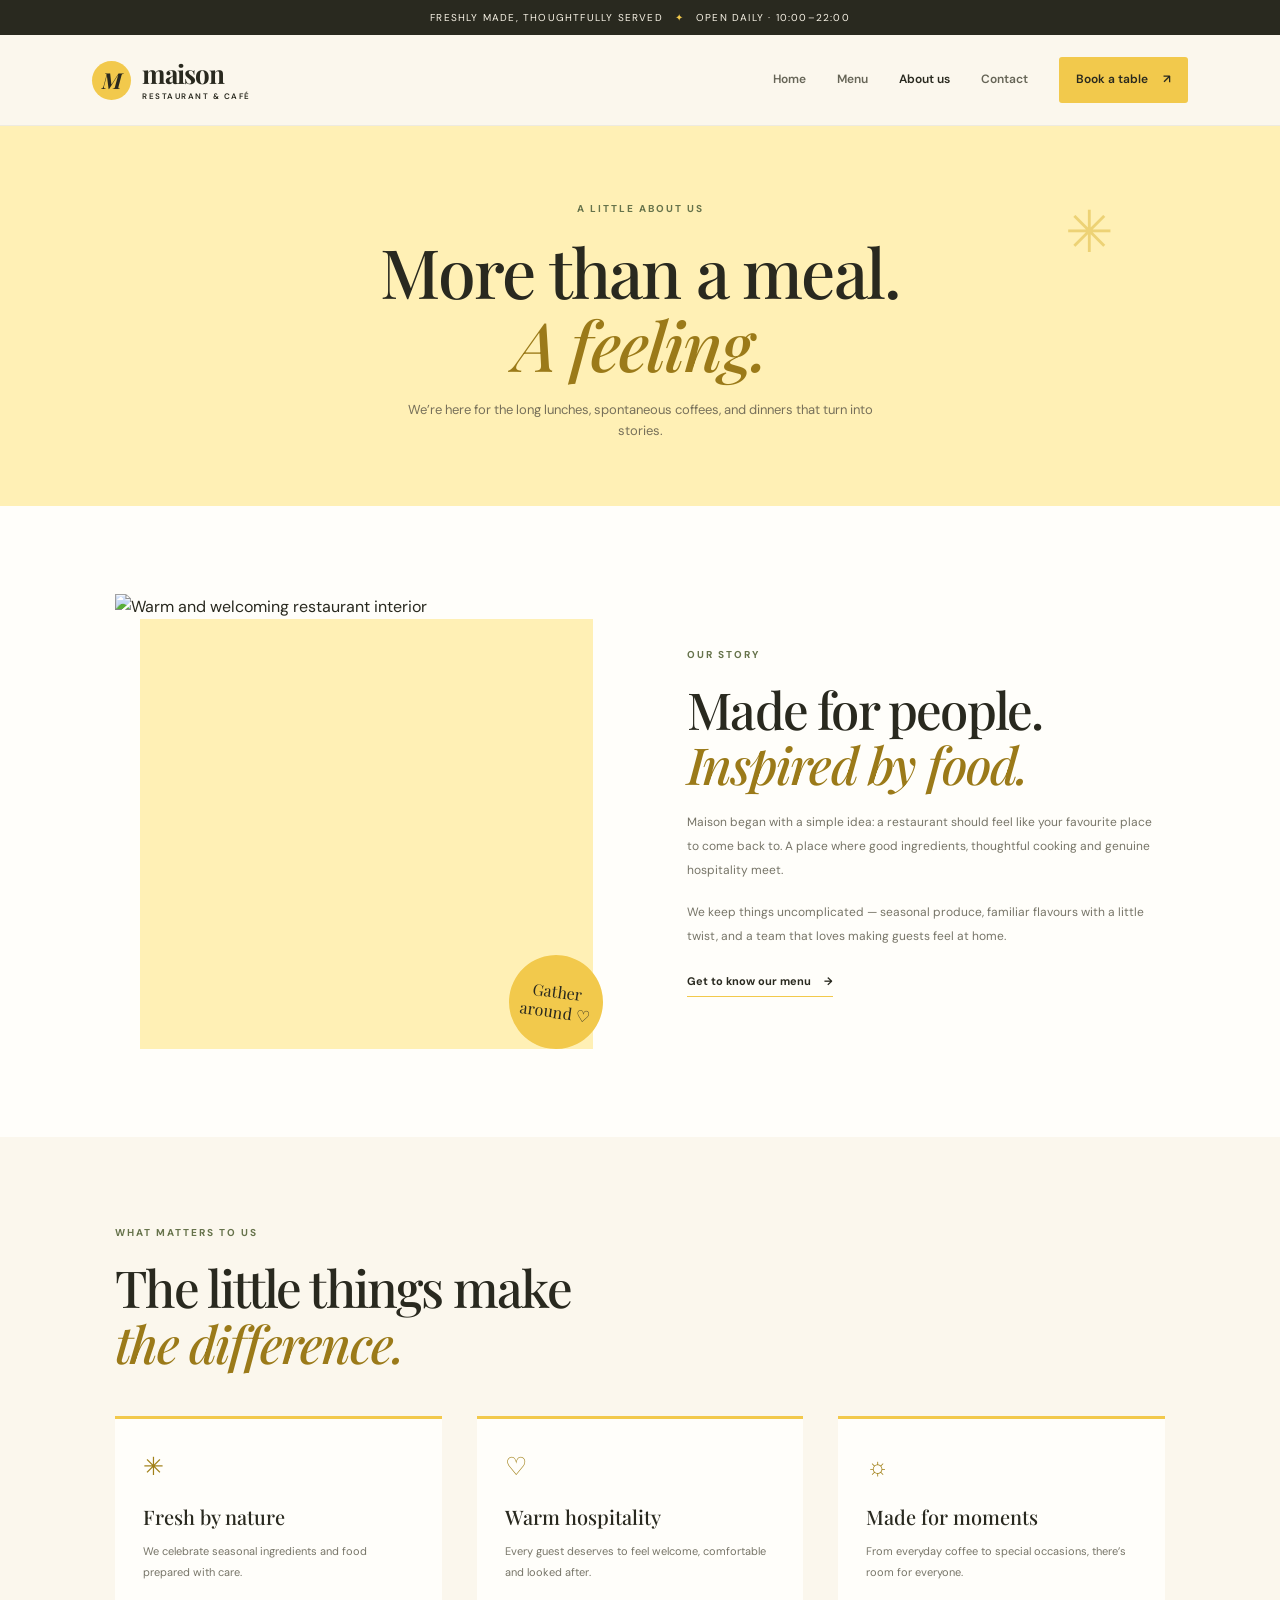
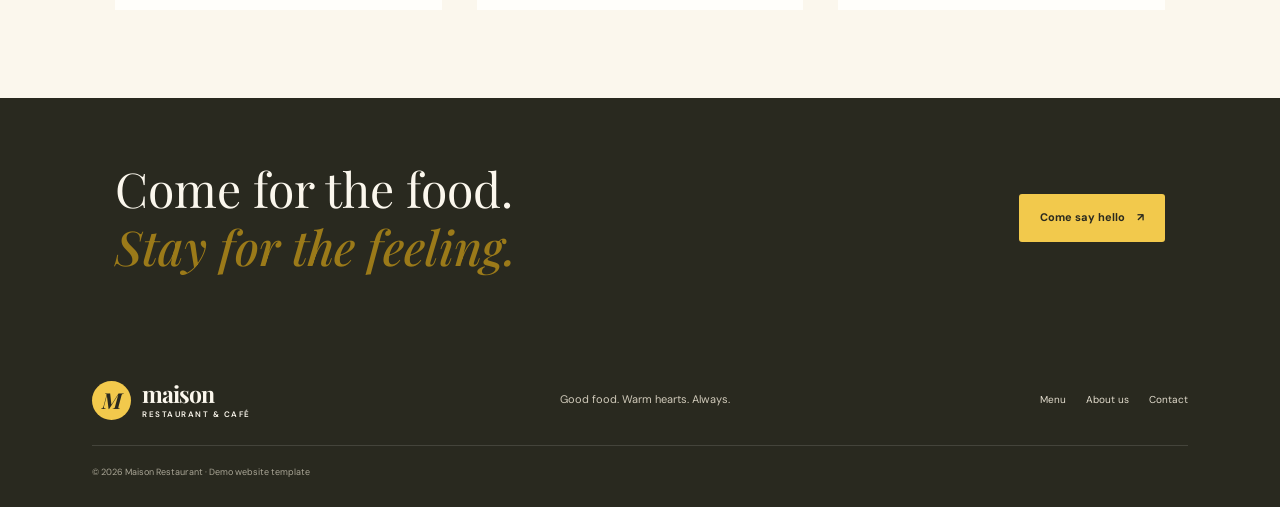
==== about us.html @ a5c9a7ef "Add files via upload" ====
<!DOCTYPE html>
<html lang="en">
<head><meta charset="UTF-8"><meta name="viewport" content="width=device-width, initial-scale=1.0"><meta name="description" content="The story behind Maison Restaurant."><title>About Us — Maison Restaurant</title><link rel="stylesheet" href="style.css"></head>
<body>
  <div class="topbar">Freshly made, thoughtfully served <span>✦</span> Open daily · 10:00–22:00</div>
  <header class="site-header"><a class="brand" href="index.html"><span class="brand-mark">M</span><span>maison<small>RESTAURANT & CAFÉ</small></span></a><button class="nav-toggle" aria-label="Open navigation" aria-expanded="false">☰</button><nav class="nav-links"><a href="index.html">Home</a><a href="menu.html">Menu</a><a class="active" href="about us.html">About us</a><a href="contact.html">Contact</a><a class="nav-cta" href="contact.html#reservation">Book a table <span>↗</span></a></nav></header>
  <main>
    <section class="page-hero"><p class="eyebrow">A LITTLE ABOUT US</p><h1>More than a meal.<br><em>A feeling.</em></h1><p>We’re here for the long lunches, spontaneous coffees, and dinners that turn into stories.</p><div class="page-hero-shape">✳</div></section>
    <section class="story section-pad"><div class="story-image"><img src="https://images.unsplash.com/photo-1559339352-11d035aa65de?auto=format&fit=crop&w=1000&q=85" alt="Warm and welcoming restaurant interior"><span class="image-sticker">Gather<br>around ♡</span></div><div class="story-copy"><p class="eyebrow">OUR STORY</p><h2>Made for people.<br><em>Inspired by food.</em></h2><p>Maison began with a simple idea: a restaurant should feel like your favourite place to come back to. A place where good ingredients, thoughtful cooking and genuine hospitality meet.</p><p>We keep things uncomplicated — seasonal produce, familiar flavours with a little twist, and a team that loves making guests feel at home.</p><a class="text-link" href="menu.html">Get to know our menu <span>→</span></a></div></section>
    <section class="values section-pad"><div class="section-heading"><p class="eyebrow">WHAT MATTERS TO US</p><h2>The little things make<br><em>the difference.</em></h2></div><div class="value-grid"><article><span>✳</span><h3>Fresh by nature</h3><p>We celebrate seasonal ingredients and food prepared with care.</p></article><article><span>♡</span><h3>Warm hospitality</h3><p>Every guest deserves to feel welcome, comfortable and looked after.</p></article><article><span>☼</span><h3>Made for moments</h3><p>From everyday coffee to special occasions, there’s room for everyone.</p></article></div></section>
    <section class="about-banner"><p>Come for the food.<br><em>Stay for the feeling.</em></p><a class="button button-light" href="contact.html">Come say hello <span>↗</span></a></section>
  </main>
  <footer class="site-footer"><a class="brand brand-footer" href="index.html"><span class="brand-mark">M</span><span>maison<small>RESTAURANT & CAFÉ</small></span></a><p>Good food. Warm hearts. Always.</p><div class="footer-links"><a href="menu.html">Menu</a><a href="about us.html">About us</a><a href="contact.html">Contact</a></div><small>© 2026 Maison Restaurant · Demo website template</small></footer><script src="script.js"></script>
</body></html>
---- style.css ----
@import url('https://fonts.googleapis.com/css2?family=DM+Sans:wght@400;500;600;700&family=Playfair+Display:ital,wght@0,500;0,600;0,700;1,500;1,600&display=swap');

:root{--cream:#fbf7ed;--cream-deep:#f2ead8;--yellow:#f2c94c;--yellow-light:#fff0b5;--ink:#29291f;--muted:#777568;--white:#fffefa;--line:#e7dfcd;--green:#66734b}
*{box-sizing:border-box;margin:0;padding:0}
html{scroll-behavior:smooth}
body{font-family:'DM Sans',sans-serif;background:var(--cream);color:var(--ink);line-height:1.6}
a{color:inherit;text-decoration:none}
img{display:block;max-width:100%;width:100%;object-fit:cover}
.topbar{min-height:35px;background:var(--ink);color:#f9f4e7;display:flex;align-items:center;justify-content:center;gap:12px;font-size:10px;letter-spacing:.12em;text-transform:uppercase;padding:7px 18px;text-align:center}
.topbar span{color:var(--yellow)}
.site-header{height:91px;padding:0 7.2%;display:flex;align-items:center;justify-content:space-between;background:var(--cream);position:relative;z-index:10;border-bottom:1px solid rgba(41,41,31,.06)}
.brand{display:flex;align-items:center;gap:11px;font-family:'Playfair Display',serif;font-size:26px;font-weight:700;letter-spacing:-1px;line-height:1}
.brand-mark{width:39px;height:39px;display:grid;place-items:center;border-radius:50%;background:var(--yellow);font-size:22px;font-style:italic}
.brand small{display:block;font-family:'DM Sans',sans-serif;font-size:8px;letter-spacing:.19em;font-weight:600;margin-top:5px}
.nav-links{display:flex;align-items:center;gap:31px;font-size:12px;font-weight:600}
.nav-links>a:not(.nav-cta){color:#666557;transition:color .2s}
.nav-links>a:hover,.nav-links>a.active{color:var(--ink)}
.nav-cta{background:var(--yellow);padding:13px 17px;border-radius:3px;color:var(--ink)}
.nav-cta span,.button span{padding-left:12px}
.nav-toggle{display:none;border:0;background:none;font-size:25px;cursor:pointer}
.hero{min-height:615px;padding:72px 7.2% 82px;display:grid;grid-template-columns:1fr 1.02fr;align-items:center;gap:6%;position:relative;overflow:hidden}
.hero-copy{padding:5px 0 0;position:relative;z-index:2}
.eyebrow{font-size:10px;letter-spacing:.2em;font-weight:700;color:var(--green);margin-bottom:19px}
.eyebrow span{display:inline-block;width:21px;height:2px;background:var(--yellow);vertical-align:middle;margin-right:8px}
h1,h2{font-family:'Playfair Display',serif;font-weight:500;line-height:1.08;letter-spacing:-1.8px}
.hero h1{font-size:clamp(50px,5.6vw,79px)}
h1 em,h2 em,.about-banner em{font-weight:500;color:#9b7a19}
.hero-text{max-width:390px;color:var(--muted);font-size:14px;line-height:1.9;margin:23px 0 27px}
.hero-actions{display:flex;align-items:center;gap:27px}
.button{display:inline-flex;align-items:center;justify-content:center;padding:15px 21px;font-size:11px;font-weight:700;border-radius:3px;transition:transform .2s,background .2s}
.button:hover{transform:translateY(-2px)}
.button-dark{background:var(--ink);color:var(--white)}
.button-dark:hover{background:#464638}
.button-light{background:var(--yellow);color:var(--ink)}
.text-link{font-size:11px;font-weight:700;border-bottom:1px solid var(--yellow);padding-bottom:5px}
.text-link span{padding-left:10px}
.hero-note{display:flex;align-items:center;gap:13px;margin-top:54px}
.avatar-stack{display:flex;align-items:center}
.avatar-stack span{width:29px;height:29px;border-radius:50%;background:var(--yellow-light);border:2px solid var(--cream);display:grid;place-items:center;font-size:12px;color:#987b2a;margin-right:-7px}
.avatar-stack span:nth-child(2){background:#e5dfc8}.avatar-stack span:nth-child(3){background:#d6ddc6}
.hero-note p{font-size:11px;line-height:1.45}.hero-note small{color:var(--muted);font-size:10px}
.hero-visual{position:relative;min-width:0}
.hero-visual>img{height:470px;border-radius:48% 48% 5px 5px;object-fit:cover;object-position:center}
.floating-card{position:absolute;left:-38px;bottom:60px;background:var(--white);padding:16px 19px;display:flex;align-items:center;gap:12px;box-shadow:0 12px 35px #39301a12;border-radius:4px}
.sun-icon{width:38px;height:38px;border-radius:50%;display:grid;place-items:center;background:var(--yellow-light);font-size:22px;color:#a18018}
.floating-card strong,.floating-card small{display:block;font-size:11px}.floating-card small{font-size:10px;color:var(--muted);margin-top:3px}
.image-caption{position:absolute;bottom:0;right:0;transform:translateY(50%);background:var(--yellow);padding:12px 18px;font-size:10px;font-weight:600}
.image-caption span{margin:0 8px}
.hero-decor{position:absolute;color:var(--yellow);font-size:43px}.decor-one{top:54px;right:46%;opacity:.7}.decor-two{bottom:45px;right:4%;font-size:25px}
.section-pad{padding:88px 9%}
.welcome{display:grid;grid-template-columns:1fr .8fr;gap:10%;align-items:center;background:var(--white)}
.section-heading h2,.section-top h2,.story-copy h2,.menu-intro h2,.contact-details h2{font-size:clamp(34px,4vw,51px)}
.welcome-copy{font-size:13px;line-height:2;color:var(--muted);max-width:440px}
.featured{padding-top:88px;padding-bottom:100px}
.section-top{display:flex;justify-content:space-between;align-items:end;margin-bottom:35px}
.section-top .eyebrow{margin-bottom:12px}
.food-grid{display:grid;grid-template-columns:repeat(3,1fr);gap:22px}
.food-card{background:var(--white);padding:10px 10px 0;border:1px solid #eee7d8}
.food-card img{height:225px}
.food-info{display:flex;justify-content:space-between;gap:10px;padding:17px 7px 20px}
.food-info h3{font-family:'Playfair Display',serif;font-size:18px;font-weight:500}
.food-info p{font-size:10px;color:var(--muted);margin-top:6px;line-height:1.6}
.food-info strong{font-size:13px;white-space:nowrap;color:#8a6d17}
.quote-band{background:var(--yellow-light);text-align:center;padding:62px 20px}
.quote-star{font-size:27px;color:#9b7a19}
.quote-band p{font-family:'Playfair Display',serif;font-size:clamp(25px,3.3vw,39px);margin:8px 0 15px}
.quote-band small{font-size:9px;letter-spacing:.2em;color:#71602c}
.visit{display:flex;justify-content:space-between;align-items:center;gap:25px;background:var(--cream-deep)}
.visit h2{font-size:clamp(38px,4vw,53px)}
.visit>div>p:last-child{font-size:12px;color:var(--muted);margin-top:17px}
.site-footer{padding:43px 7.2% 28px;display:flex;align-items:center;justify-content:space-between;gap:25px;flex-wrap:wrap;background:var(--ink);color:var(--cream)}
.brand-footer{font-size:23px}.brand-footer .brand-mark{color:var(--ink)}
.site-footer>p{font-size:11px;color:#d0caba}
.footer-links{display:flex;gap:20px;font-size:10px;color:#e3ddce}
.site-footer>small{width:100%;padding-top:19px;border-top:1px solid #ffffff20;font-size:9px;color:#aaa696}
.page-hero{min-height:320px;text-align:center;padding:75px 20px 65px;position:relative;overflow:hidden;background:var(--yellow-light)}
.page-hero .eyebrow{margin-bottom:17px}
.page-hero h1{font-size:clamp(44px,5.5vw,68px)}
.page-hero>p:not(.eyebrow){max-width:480px;margin:19px auto 0;color:#77705a;font-size:13px}
.page-hero-shape{position:absolute;right:13%;top:60px;font-size:58px;color:#e6c65b;opacity:.7}
.menu-layout{display:grid;grid-template-columns:.75fr 1.25fr;gap:10%;background:var(--white)}
.menu-intro{position:sticky;top:30px;align-self:start}
.menu-intro>p:not(.eyebrow){font-size:12px;line-height:1.9;color:var(--muted);margin-top:20px;max-width:280px}
.menu-badge{display:inline-flex;align-items:center;gap:12px;margin-top:38px;background:var(--cream);padding:15px 18px;color:#a18018;font-size:22px}
.menu-badge span{font-size:10px;line-height:1.6;color:var(--ink)}
.menu-category{margin-bottom:37px}
.menu-category h3{font-size:10px;letter-spacing:.15em;color:#9b7a19;padding-bottom:12px;border-bottom:1px solid var(--line);margin-bottom:5px}
.menu-category h3 span{color:var(--ink);font-size:17px;letter-spacing:0;font-family:'Playfair Display',serif;margin-left:10px;font-weight:500}
.menu-item{display:flex;justify-content:space-between;gap:18px;padding:16px 0;border-bottom:1px dashed var(--line)}
.menu-item h4{font-family:'Playfair Display',serif;font-size:16px;font-weight:500}
.menu-item p{font-size:10px;color:var(--muted);margin-top:4px}
.menu-item strong{font-size:12px;color:#8a6d17;white-space:nowrap}
.menu-cta{text-align:center;background:var(--cream-deep);padding:65px 20px}
.menu-cta .eyebrow{margin-bottom:12px}.menu-cta h2{font-size:clamp(32px,4vw,46px);margin-bottom:24px}
.story{display:grid;grid-template-columns:1fr 1fr;gap:9%;align-items:center;background:var(--white)}
.story-image{position:relative;padding:0 25px 25px 0}
.story-image:before{content:"";position:absolute;inset:25px 0 0 25px;background:var(--yellow-light);z-index:0}
.story-image img{position:relative;z-index:1;height:430px}
.image-sticker{position:absolute;z-index:2;right:-10px;bottom:0;width:94px;height:94px;border-radius:50%;background:var(--yellow);display:grid;place-items:center;text-align:center;font-family:'Playfair Display',serif;font-size:16px;line-height:1.25;transform:rotate(8deg)}
.story-copy>p:not(.eyebrow){font-size:12px;line-height:2;color:var(--muted);margin-top:18px}
.story-copy .text-link{display:inline-block;margin-top:25px}
.values{background:var(--cream)}
.value-grid{display:grid;grid-template-columns:repeat(3,1fr);gap:35px;margin-top:45px}
.value-grid article{padding:28px;background:var(--white);border-top:3px solid var(--yellow)}
.value-grid article>span{font-size:25px;color:#a18018}
.value-grid h3{font-family:'Playfair Display',serif;font-size:20px;font-weight:500;margin:14px 0 8px}
.value-grid p{font-size:11px;color:var(--muted);line-height:1.9}
.about-banner{padding:62px 9%;display:flex;align-items:center;justify-content:space-between;gap:20px;background:var(--ink);color:var(--cream)}
.about-banner>p{font-family:'Playfair Display',serif;font-size:clamp(30px,4vw,48px);line-height:1.2}
.contact-layout{display:grid;grid-template-columns:.8fr 1.2fr;gap:10%;align-items:start;background:var(--white)}
.contact-details>p:not(.eyebrow){font-size:12px;color:var(--muted)}
.contact-block{display:flex;gap:15px;margin-top:29px}
.contact-icon{width:39px;height:39px;flex-shrink:0;display:grid;place-items:center;background:var(--yellow-light);border-radius:50%;font-size:18px}
.contact-block h3{font-family:'Playfair Display',serif;font-size:17px;font-weight:500}
.contact-block p{font-size:11px;color:var(--muted);line-height:1.8;margin-top:4px}
.contact-details .contact-hint{font-size:10px!important;line-height:1.7;background:var(--cream);padding:12px;margin-top:28px}
.contact-form{background:var(--cream);padding:32px}
.contact-form .eyebrow{margin-bottom:10px}
.contact-form h2{font-size:32px;margin-bottom:25px}
.contact-form label{display:block;font-size:10px;font-weight:700;margin:15px 0 7px}
.contact-form input,.contact-form select,.contact-form textarea{width:100%;padding:12px 13px;border:1px solid var(--line);background:var(--white);font:inherit;font-size:11px;color:var(--ink);border-radius:2px;outline:none}
.contact-form input:focus,.contact-form select:focus,.contact-form textarea:focus{border-color:#c6a534}
.contact-form textarea{resize:vertical}
.form-row{display:grid;grid-template-columns:1fr 1fr;gap:14px}
.form-submit{border:0;cursor:pointer;margin-top:20px;width:100%}
.form-note,.form-feedback{font-size:10px;color:var(--muted);line-height:1.7;margin-top:12px}
.form-feedback{color:var(--green);font-weight:600}
.map-placeholder{min-height:230px;display:grid;place-items:center;text-align:center;background:repeating-linear-gradient(45deg,#f0eadb,#f0eadb 15px,#f5f0e5 15px,#f5f0e5 30px);padding:40px 20px}
.map-placeholder>div{background:var(--white);padding:25px 35px;max-width:440px;box-shadow:0 8px 30px #302b1710}
.map-placeholder span{font-size:24px;color:#a18018}
.map-placeholder h2{font-size:26px;margin:7px 0}
.map-placeholder p{font-size:10px;color:var(--muted)}
@media(max-width:900px){.site-header{padding:0 5%;height:78px}.nav-links{gap:16px}.hero{padding:55px 6%;gap:5%}.hero-visual>img{height:400px}.section-pad{padding:70px 6%}.food-card img{height:175px}.menu-layout,.contact-layout{gap:6%}.story{gap:6%}.story-image img{height:380px}}
@media(max-width:700px){.topbar{font-size:8px;letter-spacing:.07em}.site-header{height:73px}.brand{font-size:23px}.nav-toggle{display:block}.nav-links{display:none;position:absolute;left:0;right:0;top:73px;padding:20px 6% 25px;background:var(--cream);border-bottom:1px solid var(--line);flex-direction:column;align-items:stretch;gap:0;box-shadow:0 15px 20px #0000000a}.nav-links.open{display:flex}.nav-links>a{padding:12px 0}.nav-links .nav-cta{padding:13px 15px;text-align:center;margin-top:7px}.hero{grid-template-columns:1fr;padding:48px 7% 65px;gap:48px}.hero h1{font-size:clamp(53px,13vw,75px)}.hero-text{font-size:13px}.hero-note{margin-top:35px}.hero-visual{margin:0 8%}.hero-visual>img{height:380px}.floating-card{left:-24px;bottom:45px;padding:12px}.image-caption{font-size:8px}.decor-one{right:7%;top:30px}.decor-two{right:2%;bottom:30px}.welcome{grid-template-columns:1fr;gap:24px}.section-pad{padding:60px 7%}.section-top{align-items:start;gap:20px;flex-direction:column}.food-grid{grid-template-columns:1fr;gap:18px}.food-card img{height:245px}.food-info h3{font-size:20px}.food-info p{font-size:11px}.visit{align-items:start;flex-direction:column}.site-footer{padding:38px 7%;gap:20px}.site-footer>p{width:100%;order:2}.footer-links{order:3}.site-footer>small{order:4}.page-hero{padding:65px 7%;min-height:290px}.page-hero-shape{right:5%;top:22px;font-size:35px}.menu-layout,.story,.contact-layout{grid-template-columns:1fr;gap:45px}.menu-intro{position:static}.menu-intro>p:not(.eyebrow){max-width:430px}.menu-badge{margin-top:22px}.menu-category h3 span{font-size:16px}.story-image{margin:0 10px 0 0}.story-image img{height:350px}.story-copy{padding-bottom:5px}.value-grid{grid-template-columns:1fr;gap:15px;margin-top:30px}.value-grid article{padding:24px}.about-banner{align-items:start;flex-direction:column;padding:50px 7%}.contact-form{padding:25px 20px}.form-row{grid-template-columns:1fr;gap:0}.map-placeholder>div{padding:22px 18px}}
@media(prefers-reduced-motion:reduce){html{scroll-behavior:auto}*,*::before,*::after{transition:none!important}}
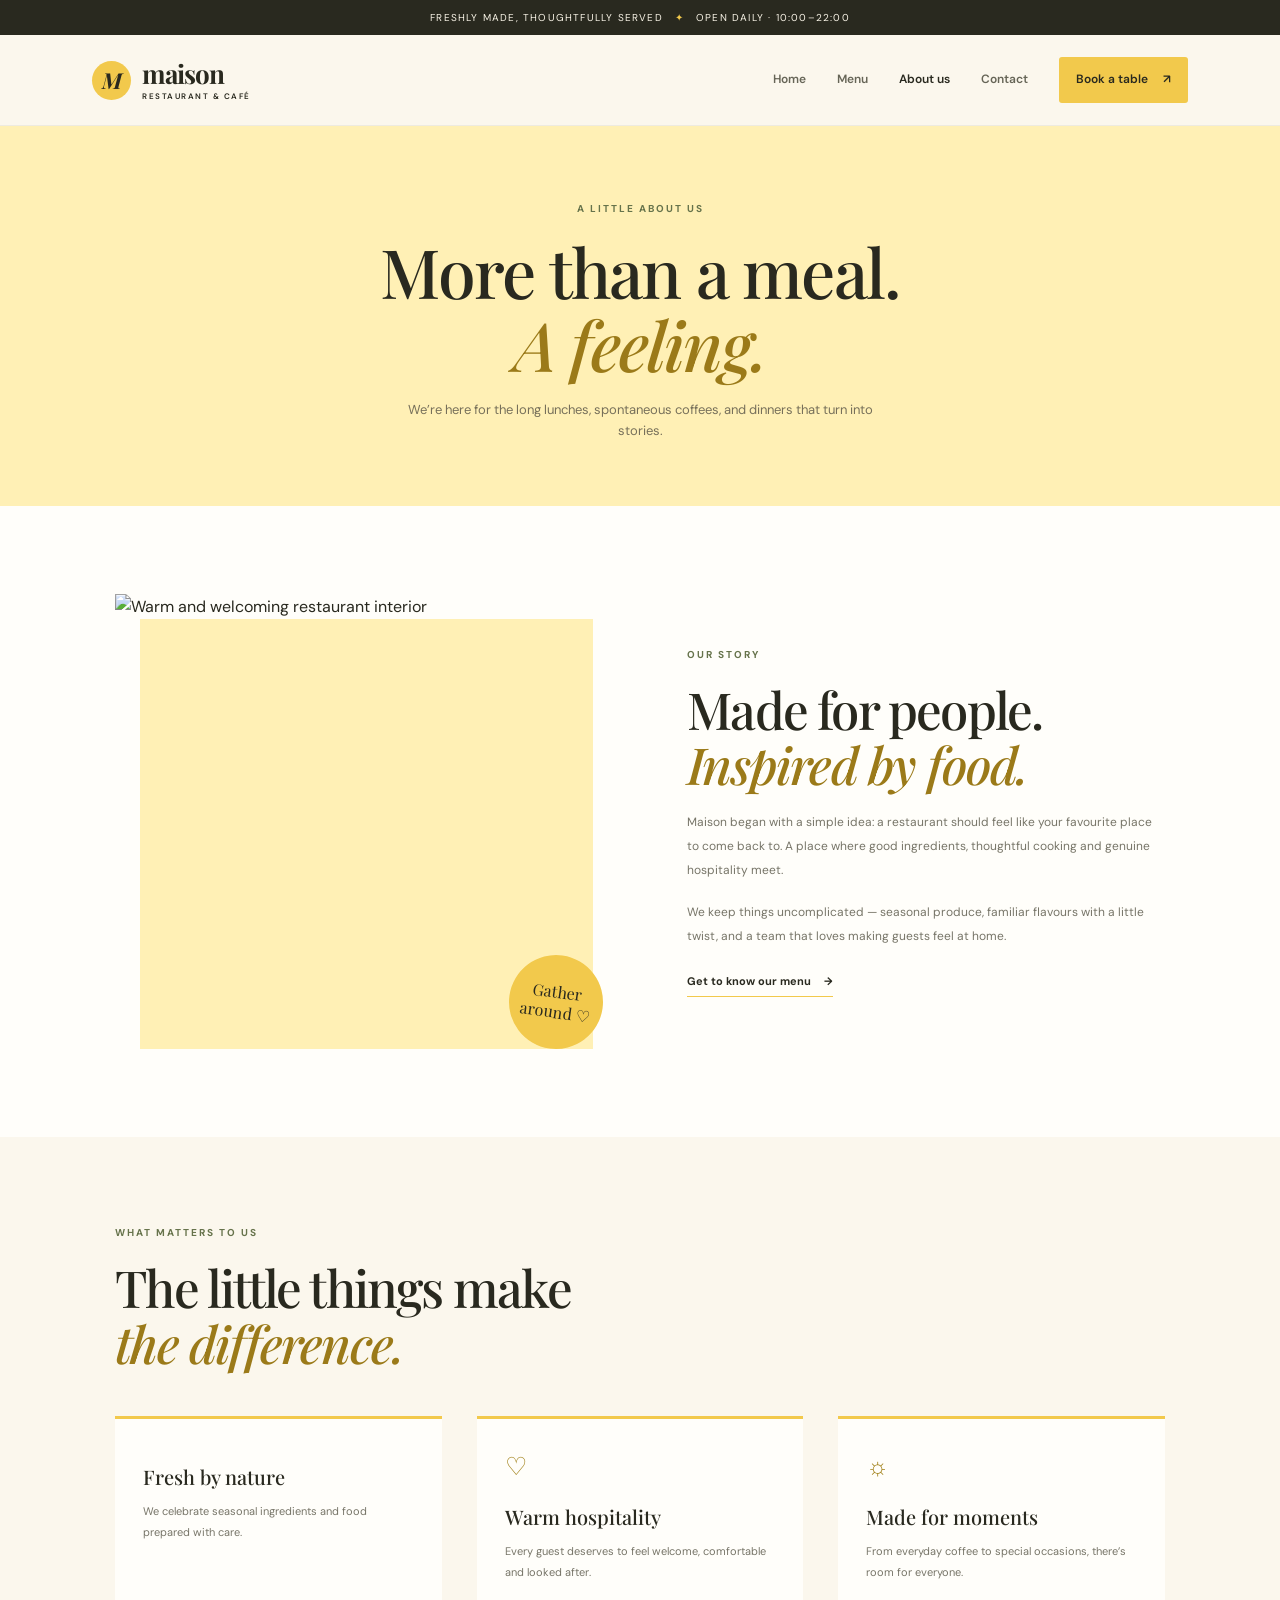
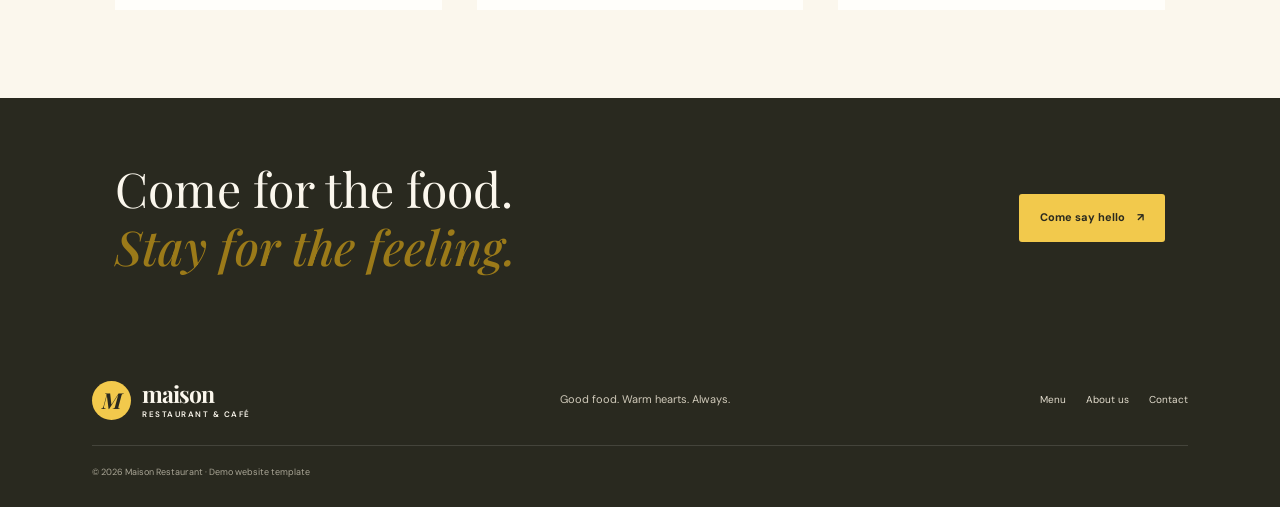
==== commit 6c213602: "Update about us.html" ====
--- a/about us.html
+++ b/about us.html
@@ -5,10 +5,10 @@
   <div class="topbar">Freshly made, thoughtfully served <span>✦</span> Open daily · 10:00–22:00</div>
   <header class="site-header"><a class="brand" href="index.html"><span class="brand-mark">M</span><span>maison<small>RESTAURANT & CAFÉ</small></span></a><button class="nav-toggle" aria-label="Open navigation" aria-expanded="false">☰</button><nav class="nav-links"><a href="index.html">Home</a><a href="menu.html">Menu</a><a class="active" href="about us.html">About us</a><a href="contact.html">Contact</a><a class="nav-cta" href="contact.html#reservation">Book a table <span>↗</span></a></nav></header>
   <main>
-    <section class="page-hero"><p class="eyebrow">A LITTLE ABOUT US</p><h1>More than a meal.<br><em>A feeling.</em></h1><p>We’re here for the long lunches, spontaneous coffees, and dinners that turn into stories.</p><div class="page-hero-shape">✳</div></section>
+    <section class="page-hero"><p class="eyebrow">A LITTLE ABOUT US</p><h1>More than a meal.<br><em>A feeling.</em></h1><p>We’re here for the long lunches, spontaneous coffees, and dinners that turn into stories.</p><div class="page-hero-shape"></div></section>
     <section class="story section-pad"><div class="story-image"><img src="https://images.unsplash.com/photo-1559339352-11d035aa65de?auto=format&fit=crop&w=1000&q=85" alt="Warm and welcoming restaurant interior"><span class="image-sticker">Gather<br>around ♡</span></div><div class="story-copy"><p class="eyebrow">OUR STORY</p><h2>Made for people.<br><em>Inspired by food.</em></h2><p>Maison began with a simple idea: a restaurant should feel like your favourite place to come back to. A place where good ingredients, thoughtful cooking and genuine hospitality meet.</p><p>We keep things uncomplicated — seasonal produce, familiar flavours with a little twist, and a team that loves making guests feel at home.</p><a class="text-link" href="menu.html">Get to know our menu <span>→</span></a></div></section>
-    <section class="values section-pad"><div class="section-heading"><p class="eyebrow">WHAT MATTERS TO US</p><h2>The little things make<br><em>the difference.</em></h2></div><div class="value-grid"><article><span>✳</span><h3>Fresh by nature</h3><p>We celebrate seasonal ingredients and food prepared with care.</p></article><article><span>♡</span><h3>Warm hospitality</h3><p>Every guest deserves to feel welcome, comfortable and looked after.</p></article><article><span>☼</span><h3>Made for moments</h3><p>From everyday coffee to special occasions, there’s room for everyone.</p></article></div></section>
+    <section class="values section-pad"><div class="section-heading"><p class="eyebrow">WHAT MATTERS TO US</p><h2>The little things make<br><em>the difference.</em></h2></div><div class="value-grid"><article><span></span><h3>Fresh by nature</h3><p>We celebrate seasonal ingredients and food prepared with care.</p></article><article><span>♡</span><h3>Warm hospitality</h3><p>Every guest deserves to feel welcome, comfortable and looked after.</p></article><article><span>☼</span><h3>Made for moments</h3><p>From everyday coffee to special occasions, there’s room for everyone.</p></article></div></section>
     <section class="about-banner"><p>Come for the food.<br><em>Stay for the feeling.</em></p><a class="button button-light" href="contact.html">Come say hello <span>↗</span></a></section>
   </main>
   <footer class="site-footer"><a class="brand brand-footer" href="index.html"><span class="brand-mark">M</span><span>maison<small>RESTAURANT & CAFÉ</small></span></a><p>Good food. Warm hearts. Always.</p><div class="footer-links"><a href="menu.html">Menu</a><a href="about us.html">About us</a><a href="contact.html">Contact</a></div><small>© 2026 Maison Restaurant · Demo website template</small></footer><script src="script.js"></script>
-</body></html>+</body></html>
